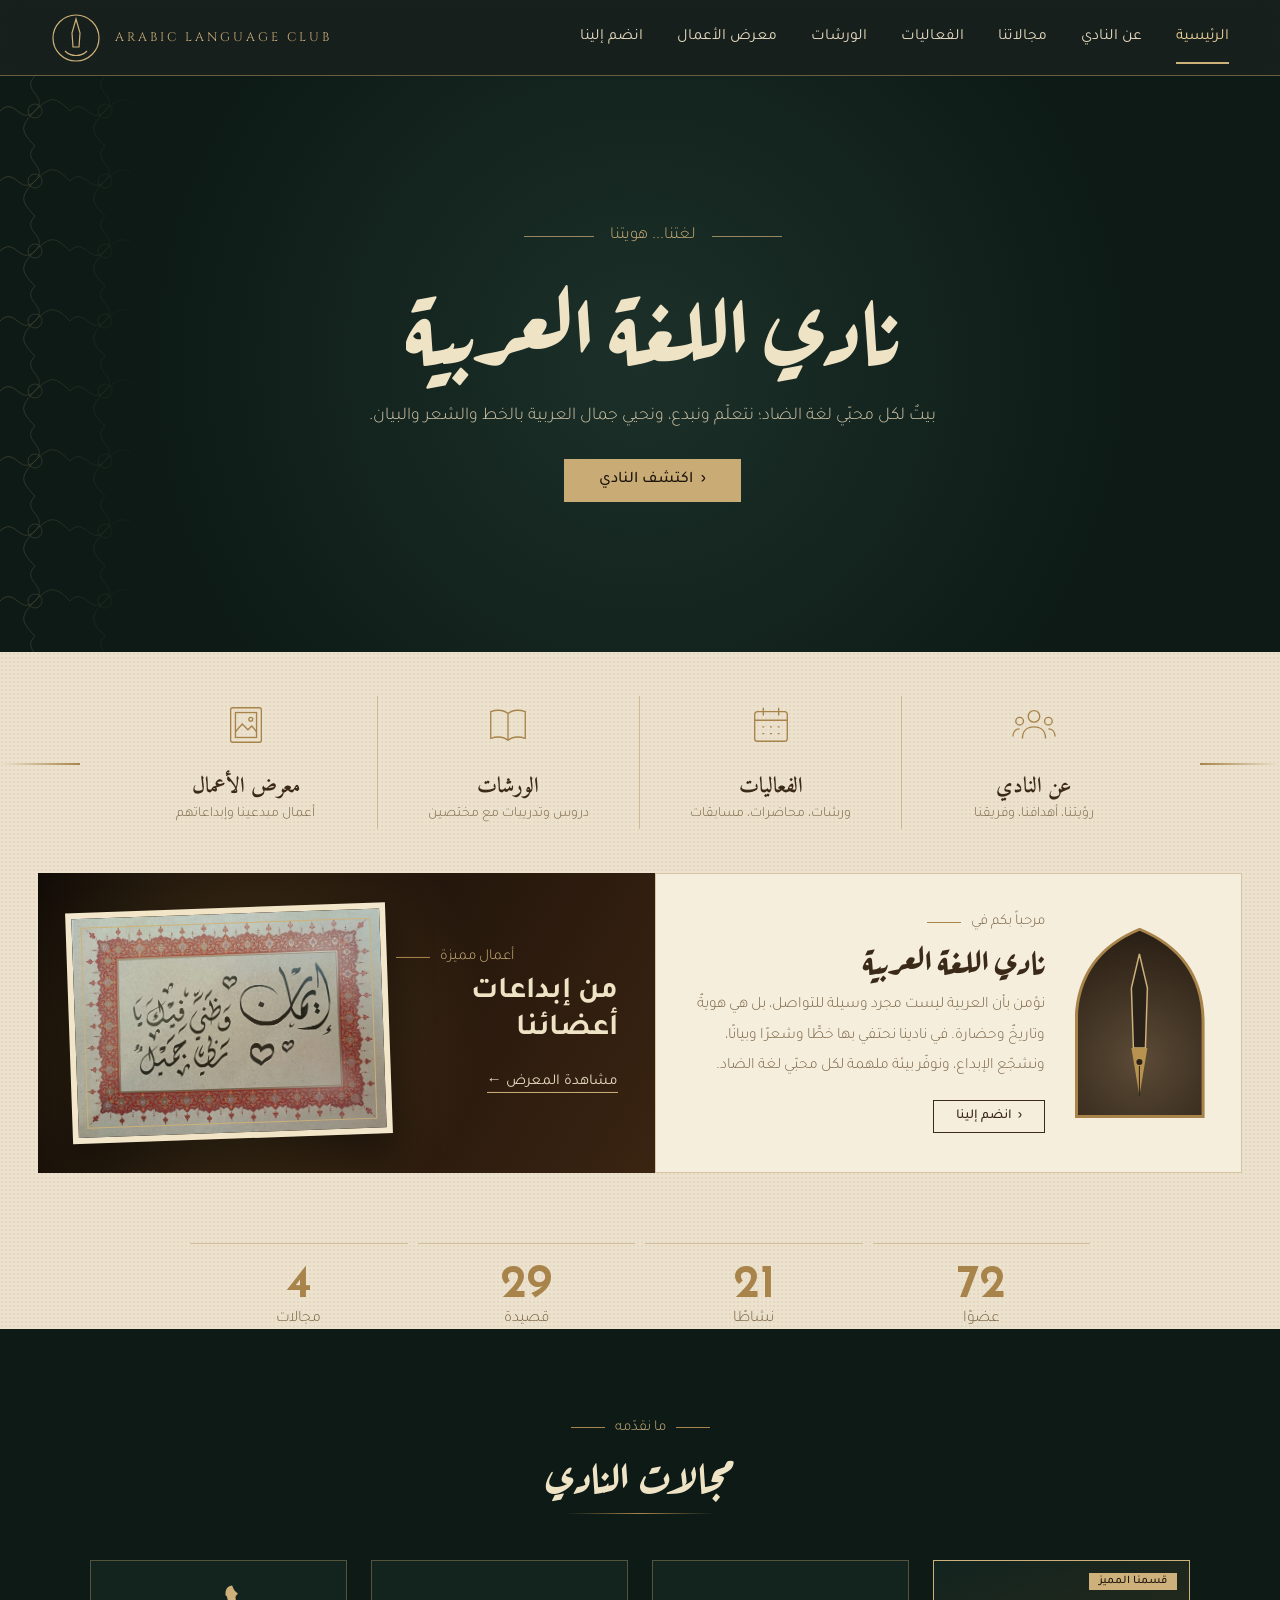
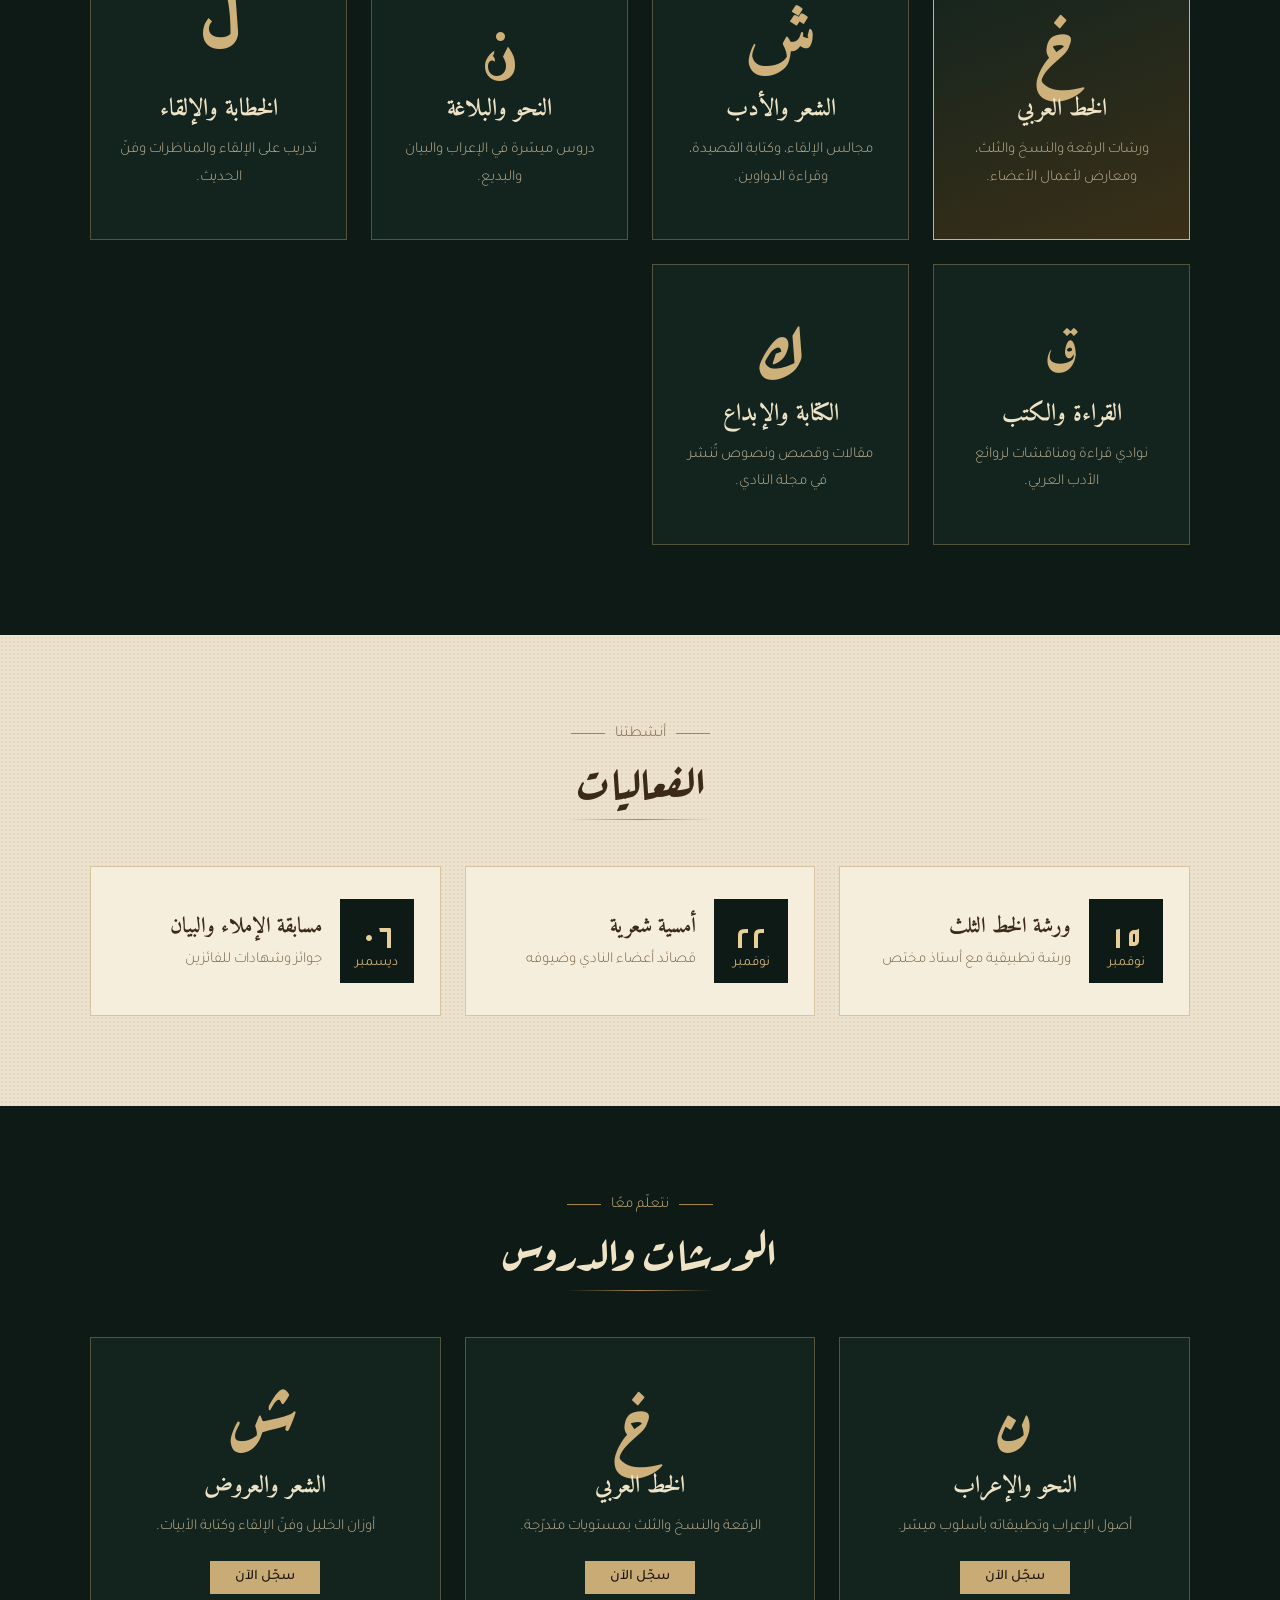
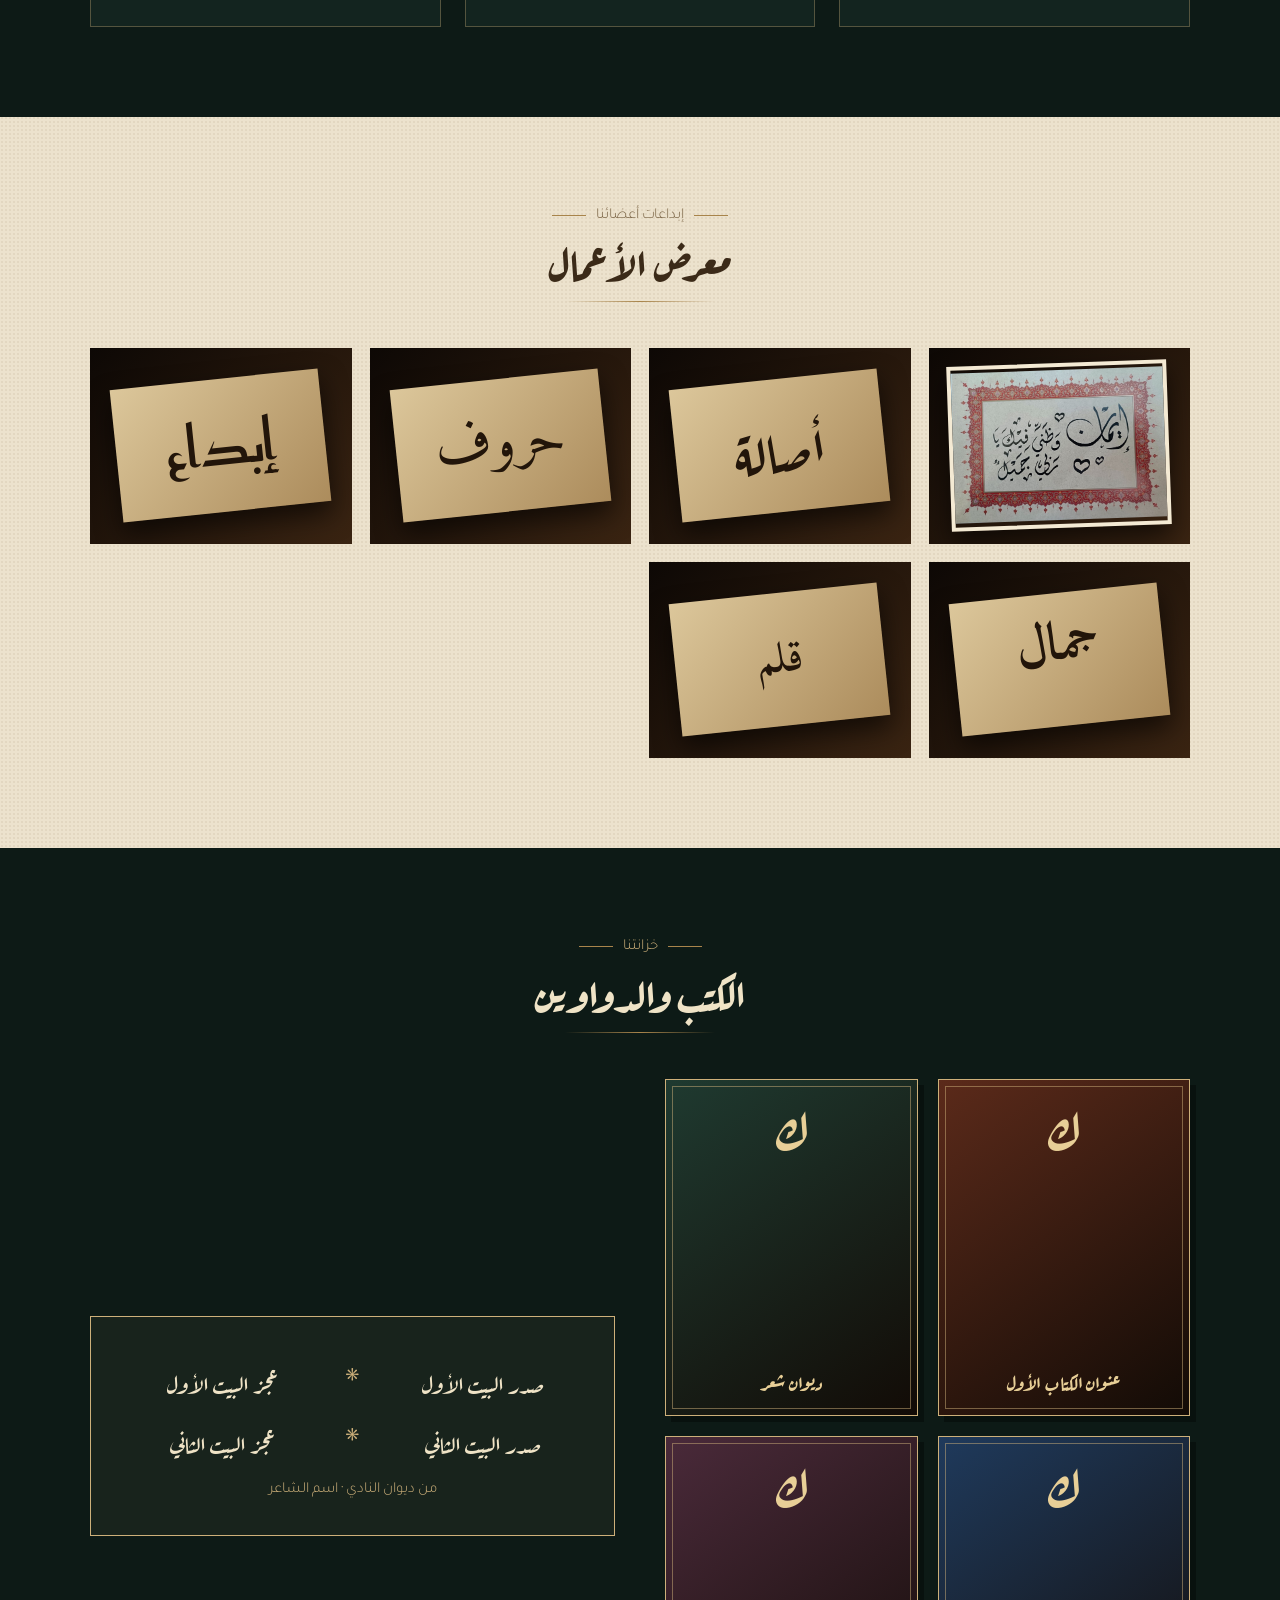
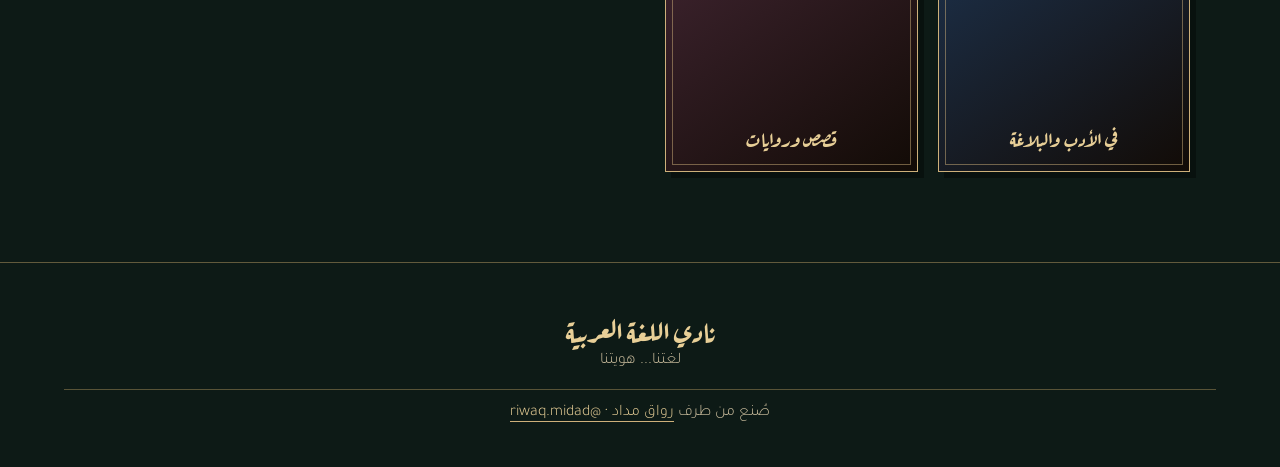
==== index.html @ f90c5b05 "Initial commit: Arabic Club website" ====
<!DOCTYPE html>
<html lang="ar" dir="rtl">
<head>
<meta charset="utf-8">
<meta name="viewport" content="width=device-width, initial-scale=1, viewport-fit=cover">
<title>نادي اللغة العربية</title>
<meta name="description" content="نادي اللغة العربية: الخط العربي والشعر والنحو والبلاغة والخطابة والقراءة والكتابة. سجّل عضويتك إلكترونيًا.">
<meta name="theme-color" content="#0d1a16">
<meta property="og:type" content="website">
<meta property="og:title" content="نادي اللغة العربية">
<meta property="og:description" content="نادي اللغة العربية: الخط العربي والشعر والنحو والبلاغة والخطابة والقراءة والكتابة. سجّل عضويتك إلكترونيًا.">
<link rel="icon" href="assets/favicon.svg" type="image/svg+xml">
<link rel="preconnect" href="https://fonts.googleapis.com">
<link rel="preconnect" href="https://fonts.gstatic.com" crossorigin>
<link href="https://fonts.googleapis.com/css2?family=Aref+Ruqaa:wght@400;700&family=Amiri:wght@400;700&family=Tajawal:wght@300;400;500;700&family=Cinzel:wght@400;600&family=Reem+Kufi:wght@400;600&family=Katibeh&family=Lateef&display=swap" rel="stylesheet">
<link rel="stylesheet" href="css/style.css">
</head>
<body>
<a class="skip" href="#content">تخطَّ إلى المحتوى</a>
<svg width="0" height="0" aria-hidden="true" style="position:absolute"><defs><clipPath id="arc" clipPathUnits="objectBoundingBox"><path d="M0,1V.5Q0,.14 .5,0Q1,.14 1,.5V1Z"/></clipPath>
<symbol id="pen" viewBox="0 0 60 150"><path d="M30 6L38 40 36 100H24L22 40Z" fill="#2a2118" stroke="#cdb07a" stroke-width="1.5"/><path d="M30 100L38 100 30 148 22 100Z" fill="#b8924f"/><path d="M30 118V148" stroke="#2a2118"/><circle cx="30" cy="114" r="3" fill="#2a2118"/></symbol></defs></svg>
<nav aria-label="القائمة الرئيسية"><div class="tl"><button class="menu-btn" aria-label="القائمة" aria-expanded="false">☰</button></div><div class="lk"><a class="on" href="#top">الرئيسية</a><a href="#about">عن النادي</a><a href="#fields">مجالاتنا</a><a href="#events">الفعاليات</a><a href="#lessons">الورشات</a><a href="#works">معرض الأعمال</a><a href="join.html">انضم إلينا</a></div><a class="lg" href="index.html" aria-label="نادي اللغة العربية"><svg viewBox="0 0 50 50" fill="none" stroke="#cdb07a" stroke-width="1.2" aria-hidden="true"><circle cx="25" cy="25" r="23"/><path d="M25 6l4 14-1 14h-6l-1-14z"/><path d="M14 38c6 6 16 6 22 0"/></svg>ARABIC LANGUAGE CLUB</a></nav>
<header class="hero" id="top"><div class="orn" aria-hidden="true"></div>
<div class="txt"><div class="tag">لغتنا... هويتنا</div><h1>نادي اللغة العربية</h1><p>بيتٌ لكل محبّي لغة الضاد؛ نتعلّم ونبدع، ونحيي جمال العربية بالخط والشعر والبيان.</p><div class="cta"><a class="btn" href="#about">‹ &nbsp;اكتشف النادي</a></div></div></header>
<main id="content">
<div class="strip">
<a class="ft" href="#about"><svg viewBox="0 0 48 48"><circle cx="24" cy="15" r="6"/><path d="M12 38c0-8 5-12 12-12s12 4 12 12"/><circle cx="9" cy="20" r="4"/><circle cx="39" cy="20" r="4"/><path d="M2 36c0-5 3-8 7-8M46 36c0-5-3-8-7-8"/></svg><h3>عن النادي</h3><p>رؤيتنا، أهدافنا، وفريقنا</p></a>
<a class="ft" href="#events"><svg viewBox="0 0 48 48"><rect x="7" y="10" width="34" height="31" rx="3"/><path d="M7 19h34M16 6v8M32 6v8"/><path d="M15 26h2M23 26h2M31 26h2M15 33h2M23 33h2M31 33h2"/></svg><h3>الفعاليات</h3><p>ورشات، محاضرات، مسابقات</p></a>
<a class="ft" href="#lessons"><svg viewBox="0 0 48 48"><path d="M24 12C19 8 12 8 6 10v28c6-2 13-2 18 2 5-4 12-4 18-2V10c-6-2-13-2-18 2zM24 12v28"/></svg><h3>الورشات</h3><p>دروس وتدريبات مع مختصين</p></a>
<a class="ft" href="#works"><svg viewBox="0 0 48 48"><rect x="8" y="6" width="32" height="36" rx="2"/><rect x="13" y="11" width="22" height="26"/><path d="M13 31l7-8 6 6 4-4 5 6"/><circle cx="29" cy="18" r="2"/></svg><h3>معرض الأعمال</h3><p>أعمال مبدعينا وإبداعاتهم</p></a></div>

<div class="intro rv" id="about">
<div class="wel"><div class="arch"><div><svg><use href="#pen"/></svg></div></div><div><div class="lb">مرحباً بكم في</div><h2>نادي اللغة العربية</h2><p>نؤمن بأن العربية ليست مجرد وسيلة للتواصل، بل هي هويةٌ وتاريخٌ وحضارة. في نادينا نحتفي بها خطًّا وشعرًا وبيانًا، ونشجّع الإبداع، ونوفّر بيئة ملهمة لكل محبّي لغة الضاد.</p><a class="btn ol" href="join.html">‹ &nbsp;انضم إلينا</a></div></div>
<div class="car" id="car"><button class="ar" style="left:14px" id="pv" aria-label="السابق">‹</button><button class="ar" style="right:14px" id="nx" aria-label="التالي">›</button></div></div>

<div class="stt rv"><div class="cnt" data-n="120">0<small>عضوًا</small></div><div class="cnt" data-n="35">0<small>نشاطًا</small></div><div class="cnt" data-n="48">0<small>قصيدة</small></div><div class="cnt" data-n="6">0<small>مجالات</small></div></div>
<section class="sec dk" id="fields"><div class="w rv"><div class="st"><div class="lb">ما نقدّمه</div><h2>مجالات النادي</h2><i></i></div><div class="grid3" id="fd"></div></div></section>
<section class="sec" id="events"><div class="w rv"><div class="st"><div class="lb">أنشطتنا</div><h2>الفعاليات</h2><i></i></div><div class="grid3" id="ev"></div></div></section>
<section class="sec dk" id="lessons"><div class="w rv"><div class="st"><div class="lb">نتعلّم معًا</div><h2>الورشات والدروس</h2><i></i></div><div class="grid3" id="ls"></div></div></section>
<section class="sec" id="works"><div class="w rv"><div class="st"><div class="lb">إبداعات أعضائنا</div><h2>معرض الأعمال</h2><i></i></div><div class="gal dkg" id="gl"></div></div></section>
<section class="sec dk" id="lib"><div class="w rv"><div class="st"><div class="lb">خزانتنا</div><h2>الكتب والدواوين</h2><i></i></div><div class="lib"><div class="bks" id="bk"></div><div class="pm"><div class="b"><span>صدر البيت الأول</span><i>۞</i><span>عجز البيت الأول</span></div><div class="b"><span>صدر البيت الثاني</span><i>۞</i><span>عجز البيت الثاني</span></div><small>من ديوان النادي · اسم الشاعر</small></div></div></div></section>
</main>
<footer>
<b>نادي اللغة العربية</b>لغتنا... هويتنا
<div class="credit">صُنع من طرف <a href="https://www.instagram.com/riwaq.midad/" target="_blank" rel="noopener">رواق مداد · @riwaq.midad</a></div>
</footer>
<script src="js/data.js"></script>
<script src="js/main.js"></script>
<script src="js/home.js"></script>
</body>
</html>
---- css/style.css ----
/* ==========================================================================
   style.css — نادي اللغة العربية
   الألوان والمقاسات الأساسية في :root أعلى الملف
   ========================================================================== */
:root {
  --bg:#ece2cd;
  --card:#f6eedd;
  --ink:#3b2a18;
  --muted:#7b6546;
  --gold:#a8844b;
  --g2:#cdb07a;
  --hero:#0d1a16;
  --btn:#c9ab76;
  --ln:rgba(168,132,75,.4);
  box-sizing:border-box;
  padding-top:env(safe-area-inset-top,0px);
  padding-bottom:env(safe-area-inset-bottom,0px);
}

@media (prefers-color-scheme:dark) {
  :root:not([data-theme="light"]) {
    --bg:#111a17;
    --card:#17231f;
    --ink:#efe6d3;
    --muted:#a79d86;
    --gold:#c9a96a;
  }
}

:root[data-theme="dark"] {
  --bg:#111a17;
  --card:#17231f;
  --ink:#efe6d3;
  --muted:#a79d86;
  --gold:#c9a96a;
}

* {
  box-sizing:border-box;
}

html {
  scroll-behavior:smooth;
  scroll-padding-top:80px;
}

body {
  margin:0;
  background:var(--bg);
  color:var(--ink);
  font:19px/1.9 'Amiri',serif;
  overflow-x:hidden;
  background-image:radial-gradient(rgba(120,90,50,.08) 1px,transparent 1.4px);
  background-size:4px 4px;
}

.ui {
  font-family:'Tajawal',sans-serif;
}

nav {
  position:fixed;
  top:0;
  inset-inline:0;
  z-index:50;
  height:calc(76px + env(safe-area-inset-top,0px));
  padding:env(safe-area-inset-top,0px) 4vw 0;
  display:flex;
  align-items:center;
  justify-content:space-between;
  background:rgba(10,20,17,.94);
  backdrop-filter:blur(10px);
  border-bottom:1px solid rgba(201,169,106,.45);
  font-family:'Tajawal';
}

.lk {
  display:flex;
  gap:34px;
}

.lk a {
  color:#e6dac0;
  text-decoration:none;
  font-size:.98rem;
  position:relative;
  padding:6px 0;
  transition:.3s;
}

.lk a:after {
  content:"";
  position:absolute;
  inset-inline:0;
  bottom:-6px;
  height:2px;
  background:#cdb07a;
  transform:scaleX(0);
  transition:transform .35s;
}

.lk a:hover,.lk a.on {
  color:#e8cf97;
}

.lk a:hover:after,.lk a.on:after {
  transform:scaleX(1);
}

.tl {
  display:flex;
  gap:22px;
  align-items:center;
  color:#e6dac0;
  font-size:.9rem;
}

.lg {
  display:flex;
  align-items:center;
  gap:14px;
  direction:ltr;
  color:#cdb07a;
  font:400 .78rem 'Cinzel',serif;
  letter-spacing:3px;
}

.lg svg {
  width:50px;
  height:50px;
}

.hero {
  margin-top:calc(76px + env(safe-area-inset-top,0px));
  height:clamp(480px,64vh,640px);
  background:radial-gradient(circle at 50% 50%,#1c3029,var(--hero) 72%);
  display:flex;
  position:relative;
  overflow:hidden;
}

.orn {
  position:absolute;
  inset:0 auto 0 0;
  width:150px;
  opacity:.5;
  background-image:url("data:image/svg+xml,%3Csvg xmlns='http://www.w3.org/2000/svg' width='70' height='70' fill='none' stroke='%23cdb07a' stroke-opacity='.45'%3E%3Cpath d='M35 0C20 15 50 20 35 35S20 55 35 70M0 35C15 20 20 50 35 35S55 20 70 35'/%3E%3Ccircle cx='35' cy='35' r='7'/%3E%3C/svg%3E");
  -webkit-mask-image:linear-gradient(90deg,#000,transparent);
  mask-image:linear-gradient(90deg,#000,transparent);
}

@media(max-width:860px) {
  .hero {
    min-height:440px;
  }
  .txt {
    padding:50px 6vw!important;
  }
}

.txt {
  flex:1;
  display:flex;
  flex-direction:column;
  justify-content:center;
  align-items:center;
  text-align:center;
  padding:0 3vw 0 5vw;
  position:relative;
  z-index:2;
}

.tag {
  display:flex;
  align-items:center;
  gap:16px;
  color:#cdb07a;
  font:300 1.05rem 'Tajawal';
  opacity:0;
  animation:up 1s .2s forwards;
}

.tag:before,.tag:after {
  content:"";
  width:70px;
  height:1px;
  background:#cdb07a;
  opacity:.7;
}

h1 {
  font:700 clamp(3rem,7.5vw,6.2rem)/1.4 'Aref Ruqaa';
  color:#efe3c6;
  margin:6px 0;
  clip-path:inset(0 0 0 100%);
  animation:wipe 2.2s .5s ease forwards;
}

@keyframes wipe {
  to {
    clip-path:inset(-20% 0 -20% 0);
  }
}

.txt p {
  color:#d3c7aa;
  font:300 1.12rem/1.9 'Tajawal';
  max-width:580px;
  margin:6px 0 26px;
  opacity:0;
  animation:up 1s 1.6s forwards;
}

.cta {
  opacity:0;
  animation:up 1s 2s forwards;
}

@keyframes up {
  from {
    transform:translateY(20px);
  }
  to {
    opacity:1;
    transform:none;
  }
}

.btn {
  display:inline-flex;
  align-items:center;
  gap:12px;
  background:var(--btn);
  color:#1d150c;
  font:500 1rem 'Tajawal';
  padding:11px 34px;
  border:1px solid var(--btn);
  text-decoration:none;
  cursor:pointer;
  transition:.35s;
}

.btn:hover {
  background:transparent;
  color:#e8cf97;
  transform:translateY(-3px);
  box-shadow:0 8px 20px rgba(0,0,0,.3);
}

.btn.ol {
  background:transparent;
  color:var(--ink);
  border-color:var(--ink);
  padding:7px 22px;
  font-size:.85rem;
}

.btn.ol:hover {
  background:var(--ink);
  color:var(--card);
}

.strip {
  display:grid;
  grid-template-columns:repeat(4,1fr);
  padding:44px 9vw;
  position:relative;
}

.strip:before,.strip:after {
  content:"";
  position:absolute;
  top:50%;
  width:80px;
  height:2px;
  background:linear-gradient(90deg,var(--gold),transparent);
}

.strip:before {
  right:0;
}

.strip:after {
  left:0;
  transform:scaleX(-1);
}

.ft {
  text-align:center;
  padding:6px 14px;
  border-inline-start:1px solid var(--ln);
  transition:.4s;
  text-decoration:none;
  color:inherit;
}

.ft:first-child {
  border:0;
}

.ft svg {
  width:46px;
  height:46px;
  stroke:var(--gold);
  fill:none;
  stroke-width:1.4;
  transition:.4s;
}

.ft h3 {
  margin:6px 0 0;
  font:700 1.35rem 'Amiri';
}

.ft p {
  margin:0;
  font:300 .88rem 'Tajawal';
  color:var(--muted);
}

.ft:hover {
  transform:translateY(-7px);
}

.ft:hover svg {
  stroke:#8f6528;
  transform:scale(1.12);
}

.intro {
  display:grid;
  grid-template-columns:1fr 1.05fr;
  margin:0 3vw;
}

.wel {
  background:var(--card);
  border:1px solid var(--ln);
  padding:34px 36px;
  display:flex;
  gap:30px;
  align-items:center;
}

.arch {
  flex:0 0 130px;
  aspect-ratio:3/4.4;
  background:var(--gold);
  padding:3px;
  clip-path:url(#arc);
}

.arch div {
  height:100%;
  clip-path:url(#arc);
  background:radial-gradient(circle at 50% 70%,#5b4a36,#241a10);
  display:grid;
  place-items:center;
}

.arch svg {
  width:70%;
  animation:sw 5s ease-in-out infinite;
}

@keyframes sw {
  50% {
    transform:rotate(6deg) translateY(-4px);
  }
}

.lb {
  display:flex;
  align-items:center;
  gap:10px;
  color:var(--muted);
  font:300 .95rem 'Tajawal';
}

.lb:after {
  content:"";
  width:34px;
  height:1px;
  background:var(--gold);
}

.wel h2 {
  font:700 2.2rem 'Aref Ruqaa';
  margin:0 0 4px;
}

.wel p {
  font:300 .98rem/1.95 'Tajawal';
  color:var(--muted);
  margin:0 0 14px;
}

.car {
  background:#150e09;
  position:relative;
  overflow:hidden;
  min-height:300px;
}

.sl {
  position:absolute;
  inset:0;
  opacity:0;
  transition:opacity 1s;
  background:linear-gradient(120deg,#0d0805,#3a2412);
}

.sl.on {
  opacity:1;
}

.sl .cp {
  position:absolute;
  right:11%;
  top:26%;
  text-align:right;
  color:#efe3c6;
}

.sl .cp .lb {
  color:#cdb07a;
  justify-content:flex-end;
}

.sl h3 {
  font:700 1.9rem 'Tajawal';
  margin:8px 0 14px;
}

.sl a {
  color:#e6dac0;
  font:400 .95rem 'Tajawal';
  border-bottom:1px solid #cdb07a;
  padding-bottom:3px;
  text-decoration:none;
}

.ar {
  position:absolute;
  top:50%;
  width:38px;
  height:38px;
  border-radius:50%;
  background:#0d0805;
  border:1px solid #cdb07a;
  color:#fff;
  cursor:pointer;
  z-index:3;
  transform:translateY(-50%);
  transition:.3s;
  font:1.3rem/1 sans-serif;
}

.ar:hover {
  background:#cdb07a;
  color:#0d0805;
}

.sec {
  padding:90px 6vw;
}

.w {
  max-width:1100px;
  margin:auto;
}

.st {
  text-align:center;
  margin-bottom:46px;
}

.st .lb {
  justify-content:center;
}

.st .lb:before {
  content:"";
  width:34px;
  height:1px;
  background:var(--gold);
}

.st h2 {
  font:700 2.8rem 'Aref Ruqaa';
  margin:0;
}

.st i {
  display:block;
  width:150px;
  height:1px;
  margin:6px auto 0;
  background:linear-gradient(90deg,transparent,var(--gold),transparent);
}

.grid3 {
  display:grid;
  grid-template-columns:repeat(auto-fit,minmax(250px,1fr));
  gap:24px;
}

.cd {
  background:var(--card);
  border:1px solid var(--ln);
  padding:32px 26px;
  text-align:center;
  transition:.45s;
  position:relative;
}

.cd:hover {
  transform:translateY(-9px);
  box-shadow:0 18px 34px rgba(40,25,10,.25);
  border-color:var(--gold);
}

.cd .g {
  font:700 4.6rem/1.3 'Aref Ruqaa';
  color:var(--gold);
}

.cd h3 {
  margin:0;
  font:700 1.5rem 'Amiri';
}

.cd p {
  font:300 .95rem/1.8 'Tajawal';
  color:var(--muted);
  margin:6px 0 16px;
}

.ev {
  display:flex;
  gap:18px;
  text-align:right;
  align-items:center;
}

.ev b {
  flex:0 0 74px;
  height:84px;
  background:var(--hero);
  color:#e8cf97;
  display:grid;
  place-items:center;
  font:600 2rem/1 'Reem Kufi';
  padding-top:12px;
  transition:.4s;
}

.ev b small {
  font:400 .85rem 'Tajawal';
  display:block;
  margin-top:-18px;
  color:#cdb07a;
}

.ev p {
  margin:0;
}

.ev h3 {
  font-size:1.35rem;
}

.cd:hover .ev b {
  background:var(--gold);
  color:#1d150c;
}

.dk {
  background:var(--hero);
  color:#efe3c6;
}

.dk .st h2 {
  color:#efe3c6;
}

.dk .lb {
  color:#cdb07a;
}

.gal {
  display:grid;
  grid-template-columns:repeat(auto-fit,minmax(240px,1fr));
  gap:18px;
}

.pl {
  aspect-ratio:4/3;
  background:linear-gradient(135deg,#0d0805,#3a2412);
  position:relative;
  overflow:hidden;
  cursor:pointer;
}

.pl div {
  position:absolute;
  inset:16% 10%;
  background:linear-gradient(135deg,#dcc79b,#ac8c5c);
  transform:rotate(-6deg);
  display:grid;
  place-items:center;
  font-size:3.6rem;
  color:#22150a;
  transition:.7s;
  box-shadow:0 12px 26px rgba(0,0,0,.6);
}

.pl:hover div {
  transform:rotate(0) scale(1.12);
}

.pl span {
  position:absolute;
  bottom:8px;
  inset-inline:0;
  text-align:center;
  color:#cdb07a;
  font:300 .9rem 'Tajawal';
  opacity:0;
  transition:.4s;
}

.pl:hover span {
  opacity:1;
}

.lib {
  display:grid;
  grid-template-columns:1fr 1fr;
  gap:50px;
  align-items:center;
}

.bks {
  display:grid;
  grid-template-columns:1fr 1fr;
  gap:20px;
}

.cov {
  aspect-ratio:3/4;
  border:1px solid #cdb07a;
  outline:1px solid rgba(205,176,122,.5);
  outline-offset:-8px;
  padding:18px;
  background:linear-gradient(145deg,var(--c),#120b06);
  display:grid;
  align-content:space-between;
  justify-items:center;
  text-align:center;
  color:#e8cf97;
  font:700 1.25rem/1.5 'Aref Ruqaa';
  transition:.5s;
  cursor:pointer;
  box-shadow:6px 6px 0 rgba(0,0,0,.35);
}

.cov em {
  font:normal 3.4rem/1 'Aref Ruqaa';
  transition:.8s;
}

.cov:hover {
  transform:translateY(-10px) rotate(-1.5deg);
}

.cov:hover em {
  transform:scale(1.2);
}

.pm {
  border:1px solid #cdb07a;
  padding:36px 22px;
  text-align:center;
  font:1.5rem/2.5 'Aref Ruqaa';
  background:rgba(205,176,122,.06);
}

.pm .b {
  display:grid;
  grid-template-columns:1fr 30px 1fr;
  gap:6px;
}

.pm i {
  color:#cdb07a;
  font:normal 1.4rem 'Amiri';
}

.pm small {
  display:block;
  font:300 .95rem 'Tajawal';
  color:#cdb07a;
  margin-top:8px;
}

.steps {
  display:flex;
  justify-content:center;
  gap:40px;
  flex-wrap:wrap;
  margin-bottom:40px;
  font:400 .95rem 'Tajawal';
  text-align:center;
}

.steps div {
  width:160px;
}

.steps b {
  display:grid;
  place-items:center;
  width:50px;
  height:50px;
  margin:0 auto 10px;
  border:1.5px solid var(--gold);
  color:var(--gold);
  font:600 1.3rem 'Reem Kufi';
  border-radius:50%;
}

form {
  max-width:640px;
  margin:auto;
  background:var(--card);
  border:1px solid var(--ln);
  padding:40px 38px;
  display:grid;
  gap:10px;
  grid-template-columns:1fr 1fr;
}

form h3 {
  grid-column:1/-1;
  margin:0 0 6px;
  text-align:center;
  font:700 2rem 'Aref Ruqaa';
}

form input,form select {
  font:1rem 'Tajawal';
  padding:10px 4px;
  border:0;
  border-bottom:1px solid var(--gold);
  background:transparent;
  color:var(--ink);
  width:100%;
}

form option {
  color:#000;
}

form input:focus,form select:focus {
  outline:0;
  border-bottom:2px solid #8f6528;
}

form .wd {
  grid-column:1/-1;
}

form .btn {
  grid-column:1/-1;
  justify-self:center;
  margin-top:10px;
}

#ok {
  display:none;
  max-width:560px;
  margin:auto;
  padding:48px;
  text-align:center;
  background:var(--card);
  border:1px solid var(--gold);
  font:700 2rem 'Aref Ruqaa';
}

footer {
  background:var(--hero);
  color:#cdbf9f;
  text-align:center;
  padding:44px 5vw;
  font:300 1rem 'Tajawal';
  border-top:1px solid rgba(201,169,106,.45);
}

footer b {
  display:block;
  font:700 1.8rem 'Aref Ruqaa';
  color:#e8cf97;
}

.rv {
  opacity:0;
  transform:translateY(40px);
  transition:opacity 1s,transform 1s;
}

.rv.in {
  opacity:1;
  transform:none;
}

.bk {
  display:inline-block;
  margin-bottom:28px;
  color:var(--gold);
  font:400 .95rem 'Tajawal';
  text-decoration:none;
  border-bottom:1px solid var(--gold);
}

.stt {
  display:grid;
  grid-template-columns:repeat(4,1fr);
  gap:10px;
  max-width:900px;
  margin:70px auto 0;
  text-align:center;
}

.stt div {
  font:600 2.9rem/1.2 'Reem Kufi';
  color:var(--gold);
  border-top:1px solid var(--ln);
  padding-top:10px;
}

.stt small {
  display:block;
  font:300 1rem 'Tajawal';
  color:var(--muted);
}

.dk .cd {
  background:#13241f;
  border-color:rgba(205,176,122,.35);
  color:#efe3c6;
}

.dk .cd p {
  color:#bdb192;
}

.dk .cd .g {
  color:#cdb07a;
}

.cd.star {
  border-color:#cdb07a;
  background:linear-gradient(160deg,#13241f,#3a2f17)!important;
}

.cd.star:after {
  content:"قسمنا المميز";
  position:absolute;
  top:12px;
  inset-inline-start:12px;
  font:500 .72rem 'Tajawal';
  background:#cdb07a;
  color:#1d150c;
  padding:2px 10px;
}

@media(max-width:860px) {
  .stt {
    grid-template-columns:1fr 1fr;
    gap:22px 10px;
  }
}

@media(max-width:860px) {
  .lk a:nth-child(n+3) {
    display:none;
  }
  .lk {
    gap:20px;
  }
  .tl span {
    display:none;
  }
  .hero {
    flex-direction:column;
    height:auto;
  }
  .txt {
    padding:10px 6vw 50px;
  }
  .strip {
    grid-template-columns:1fr 1fr;
    gap:24px 0;
    padding:36px 6vw;
  }
  .strip:before,.strip:after {
    display:none;
  }
  .ft:nth-child(3) {
    border:0;
  }
  .intro {
    grid-template-columns:1fr;
  }
  .lib {
    grid-template-columns:1fr;
  }
  .wel {
    flex-direction:column;
    text-align:center;
  }
  .lb {
    justify-content:center;
  }
  .car {
    min-height:260px;
  }
  form {
    grid-template-columns:1fr;
  }
}

.sl .pi {
  position:absolute;
  left:5%;
  top:50%;
  width:52%;
  transform:translateY(-50%) rotate(-3deg) scale(.94);
  border:6px solid #f4ead4;
  box-shadow:0 20px 40px rgba(0,0,0,.65);
  cursor:zoom-in;
  transition:transform 1.6s;
}

.sl.on .pi {
  transform:translateY(-50%) rotate(-2deg) scale(1);
}

.sl.im .cp {
  right:6%;
  top:50%;
  transform:translateY(-50%);
  width:36%;
}

.pl img {
  position:absolute;
  inset:8%;
  width:84%;
  height:84%;
  object-fit:contain;
  border:4px solid #f4ead4;
  box-shadow:0 12px 26px rgba(0,0,0,.6);
  transform:rotate(-2deg);
  transition:.7s;
  cursor:zoom-in;
}

.pl:hover img {
  transform:rotate(0) scale(1.08);
}

.lx {
  position:fixed;
  inset:0;
  background:rgba(5,10,8,.93);
  display:none;
  place-items:center;
  z-index:100;
  cursor:zoom-out;
  padding:4vw;
}

.lx img {
  max-width:100%;
  max-height:92vh;
  border:6px solid #f4ead4;
  box-shadow:0 20px 60px #000;
  transform:scale(.82);
  transition:transform .7s cubic-bezier(.2,.9,.3,1);
}

.lx {
  display:grid!important;
  opacity:0;
  visibility:hidden;
  transition:opacity .45s,visibility .45s;
}

.lx.o {
  opacity:1;
  visibility:visible;
}

.lx.o img {
  transform:none;
}

.sl .pi {
  overflow:hidden;
  transition:transform 1.6s,translate .5s;
}

.sl .pi img {
  width:100%;
  display:block;
}

.sl.on .pi img {
  animation:kb 16s ease-in-out infinite alternate;
}

@keyframes kb {
  from {
    transform:scale(1);
  }
  to {
    transform:scale(1.09) translate(-1.5%,-1%);
  }
}

.sh {
  position:absolute;
  inset:0;
  background:linear-gradient(105deg,transparent 35%,rgba(255,255,255,.38) 50%,transparent 65%);
  transform:translateX(-130%);
  animation:shn 7s 2.5s infinite;
  pointer-events:none;
}

@keyframes shn {
  30%,100% {
    transform:translateX(130%);
  }
}

.sl .pi:after {
  content:"";
  position:absolute;
  inset:9px;
  border:1px solid rgba(205,176,122,.95);
  opacity:0;
  transition:opacity 1.2s 1.4s;
  pointer-events:none;
}

.sl.on .pi:after {
  opacity:1;
}

.car:before {
  content:"";
  position:absolute;
  inset:0;
  z-index:1;
  pointer-events:none;
  background:radial-gradient(400px circle at var(--mx,30%) var(--my,50%),rgba(224,184,90,.2),transparent 65%);
  transition:background .2s;
}

.sl .cp {
  transition:translate .5s;
}

.sl .cp>* {
  opacity:0;
  transform:translateY(20px);
  transition:opacity .9s,transform .9s;
}

.sl.on .cp>* {
  opacity:1;
  transform:none;
}

.sl.on .cp>:nth-child(1) {
  transition-delay:.9s;
}

.sl.on .cp>:nth-child(2) {
  transition-delay:1.2s;
}

.sl.on .cp>:nth-child(3) {
  transition-delay:1.5s;
}

.sl.on .cp>:nth-child(4) {
  transition-delay:1.8s;
}

.dst {
  position:absolute;
  bottom:-10px;
  border-radius:50%;
  background:#e8cf97;
  opacity:0;
  z-index:1;
  pointer-events:none;
  animation:dst linear infinite;
}

@keyframes dst {
  12% {
    opacity:.85;
  }
  100% {
    transform:translate(24px,-380px);
    opacity:0;
  }
}

.gal .pl {
  opacity:0;
  transform:translateY(46px) scale(.95);
  transition:opacity .9s,transform .9s;
}

.rv.in .gal .pl {
  opacity:1;
  transform:none;
}

.pl:after {
  content:"";
  position:absolute;
  inset:0;
  background:radial-gradient(240px circle at var(--gx,50%) var(--gy,50%),rgba(255,255,255,.3),transparent 60%);
  opacity:0;
  transition:opacity .4s;
  pointer-events:none;
}

.pl:hover:after {
  opacity:1;
}

.pl span {
  transform:translateY(12px);
  z-index:2;
  text-shadow:0 2px 8px #000;
}

.pl:hover span {
  transform:none;
}

.pg {
  position:fixed;
  top:0;
  inset-inline-start:0;
  height:3px;
  width:0;
  z-index:60;
  background:linear-gradient(90deg,#cdb07a,#f0dca4);
  box-shadow:0 0 10px #cdb07a;
}

@media(max-width:860px) {
  .sl .pi {
    width:84%;
    left:8%;
    top:6%;
    transform:rotate(-2deg)!important;
  }
  .sl.im .cp {
    top:auto;
    bottom:14px;
    right:6%;
    width:88%;
    transform:none;
    text-align:center;
  }
  .sl.im .cp .lb {
    justify-content:center;
  }
  .car {
    min-height:420px;
  }
}

.tl {
  display:none;
}

a.lg {
  text-decoration:none;
}

.menu-btn {
  background:none;
  border:1px solid rgba(201,169,106,.6);
  color:#e6dac0;
  width:42px;
  height:42px;
  font-size:1.3rem;
  cursor:pointer;
}

.btn.sm {
  padding:7px 24px;
  font-size:.9rem;
}

.btn:disabled {
  opacity:.6;
  pointer-events:none;
}

.sl .au {
  margin:10px 0 0;
  color:#cdb07a;
  font-size:.95rem;
}

.st h1 {
  font:700 2.8rem 'Aref Ruqaa';
  margin:0;
}

.credit {
  margin-top:18px;
  padding-top:14px;
  border-top:1px solid rgba(201,169,106,.4);
}

.credit a {
  color:#e8cf97;
  text-decoration:none;
  border-bottom:1px solid #cdb07a;
}

.sr {
  position:absolute;
  width:1px;
  height:1px;
  overflow:hidden;
  clip:rect(0 0 0 0);
  white-space:nowrap;
}

form textarea {
  font:1rem 'Tajawal';
  padding:10px 4px;
  border:0;
  border-bottom:1px solid var(--gold);
  background:transparent;
  color:var(--ink);
  width:100%;
  resize:vertical;
  min-height:90px;
}

form textarea:focus {
  outline:0;
  border-bottom:2px solid #8f6528;
}

.err {
  grid-column:1/-1;
  color:#b3402e;
  text-align:center;
  margin:0;
  font:400 .95rem 'Tajawal';
}

#ok small {
  display:block;
  font:300 1.05rem 'Tajawal';
  color:var(--muted);
}

.skip {
  position:absolute;
  top:-70px;
  inset-inline-start:10px;
  background:#cdb07a;
  color:#1d150c;
  padding:8px 18px;
  z-index:100;
  font:500 1rem 'Tajawal';
  text-decoration:none;
}

.skip:focus {
  top:10px;
}

:focus-visible {
  outline:2px solid #cdb07a;
  outline-offset:3px;
}

@media(max-width:860px) {
  .tl {
    display:flex;
  }
  .lk {
    position:fixed;
    top:calc(76px + env(safe-area-inset-top,0px));
    inset-inline:0;
    flex-direction:column;
    gap:0;
    background:rgba(10,20,17,.97);
    padding:10px 6vw 22px;
    transform:translateY(-130%);
    transition:transform .45s;
    border-bottom:1px solid rgba(201,169,106,.45);
  }
  .lk.open {
    transform:none;
  }
  .lk a,.lk a:nth-child(n+3) {
    display:block;
    padding:13px 0;
    border-bottom:1px solid rgba(201,169,106,.15);
  }
}

@media(prefers-reduced-motion:reduce) {
  *,*:before,*:after {
    animation-duration:.01ms!important;
    animation-iteration-count:1!important;
    transition-duration:.01ms!important;
    scroll-behavior:auto!important;
  }
}
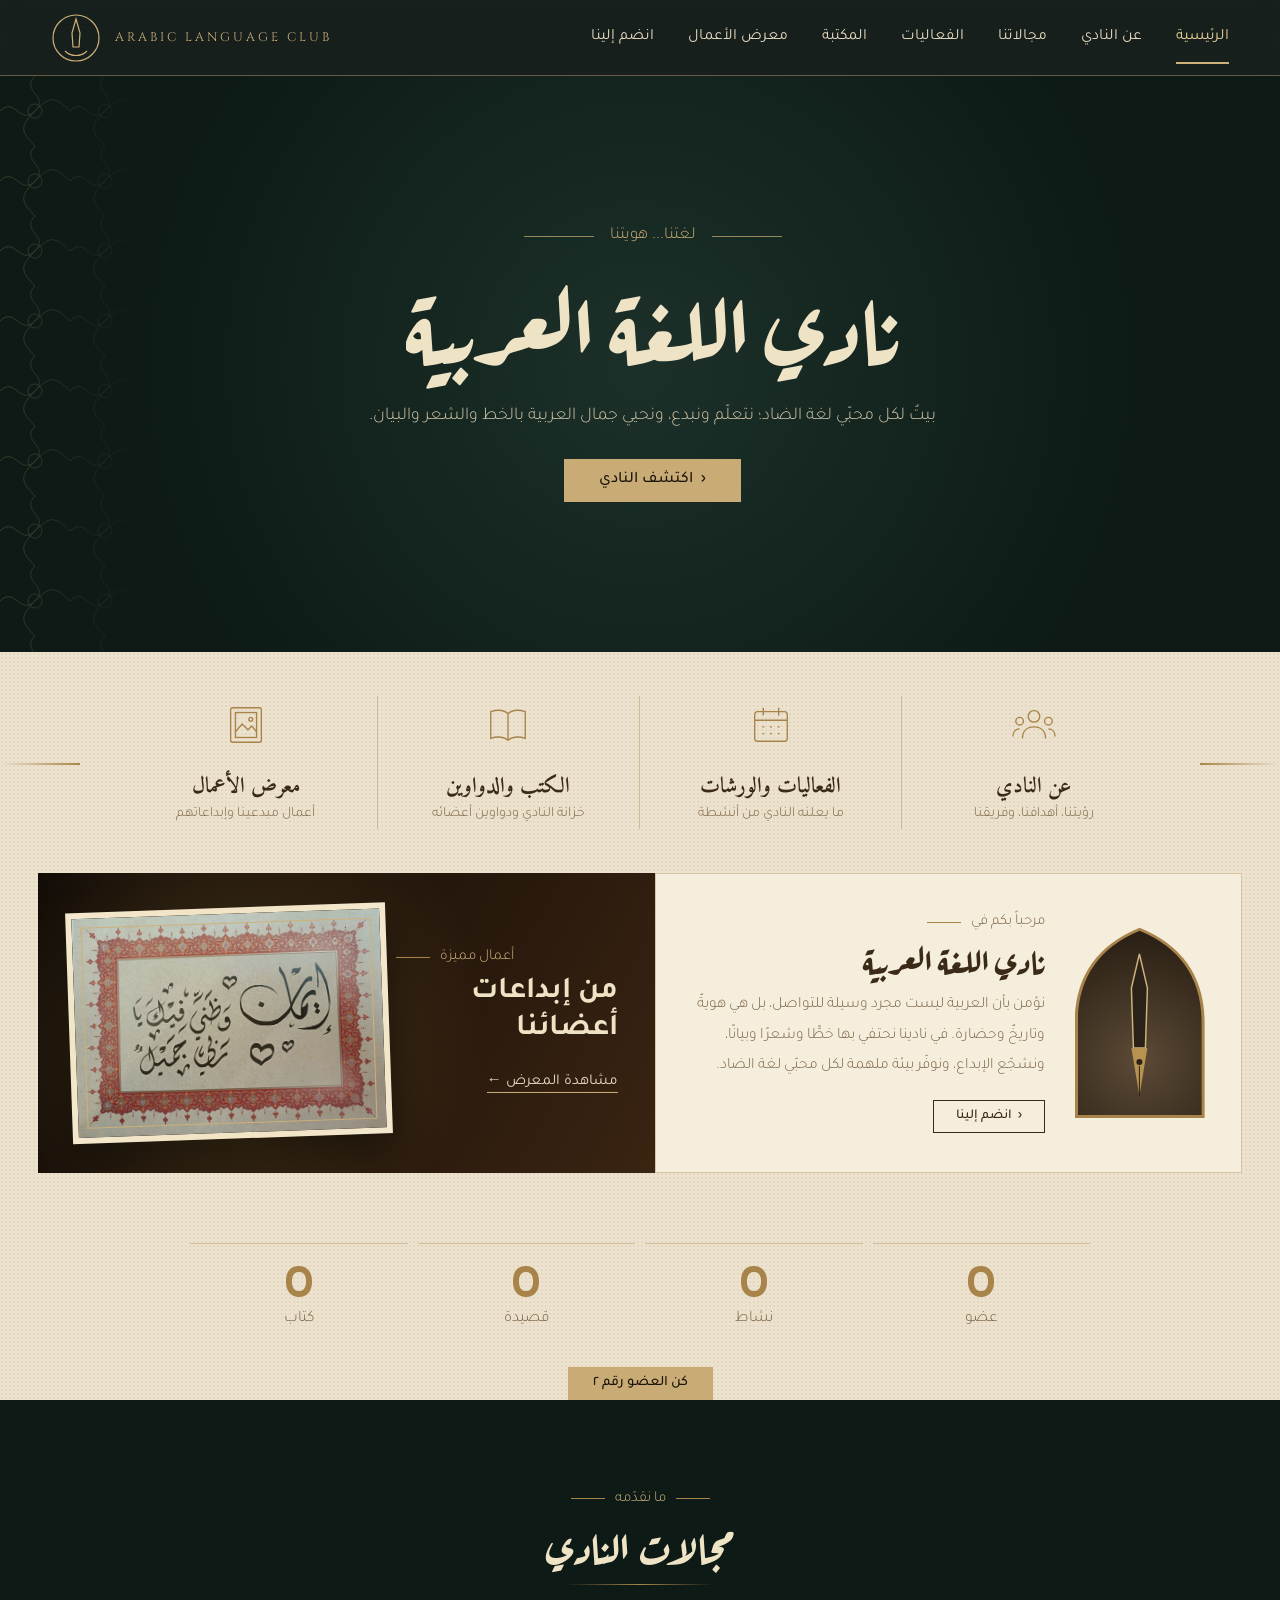
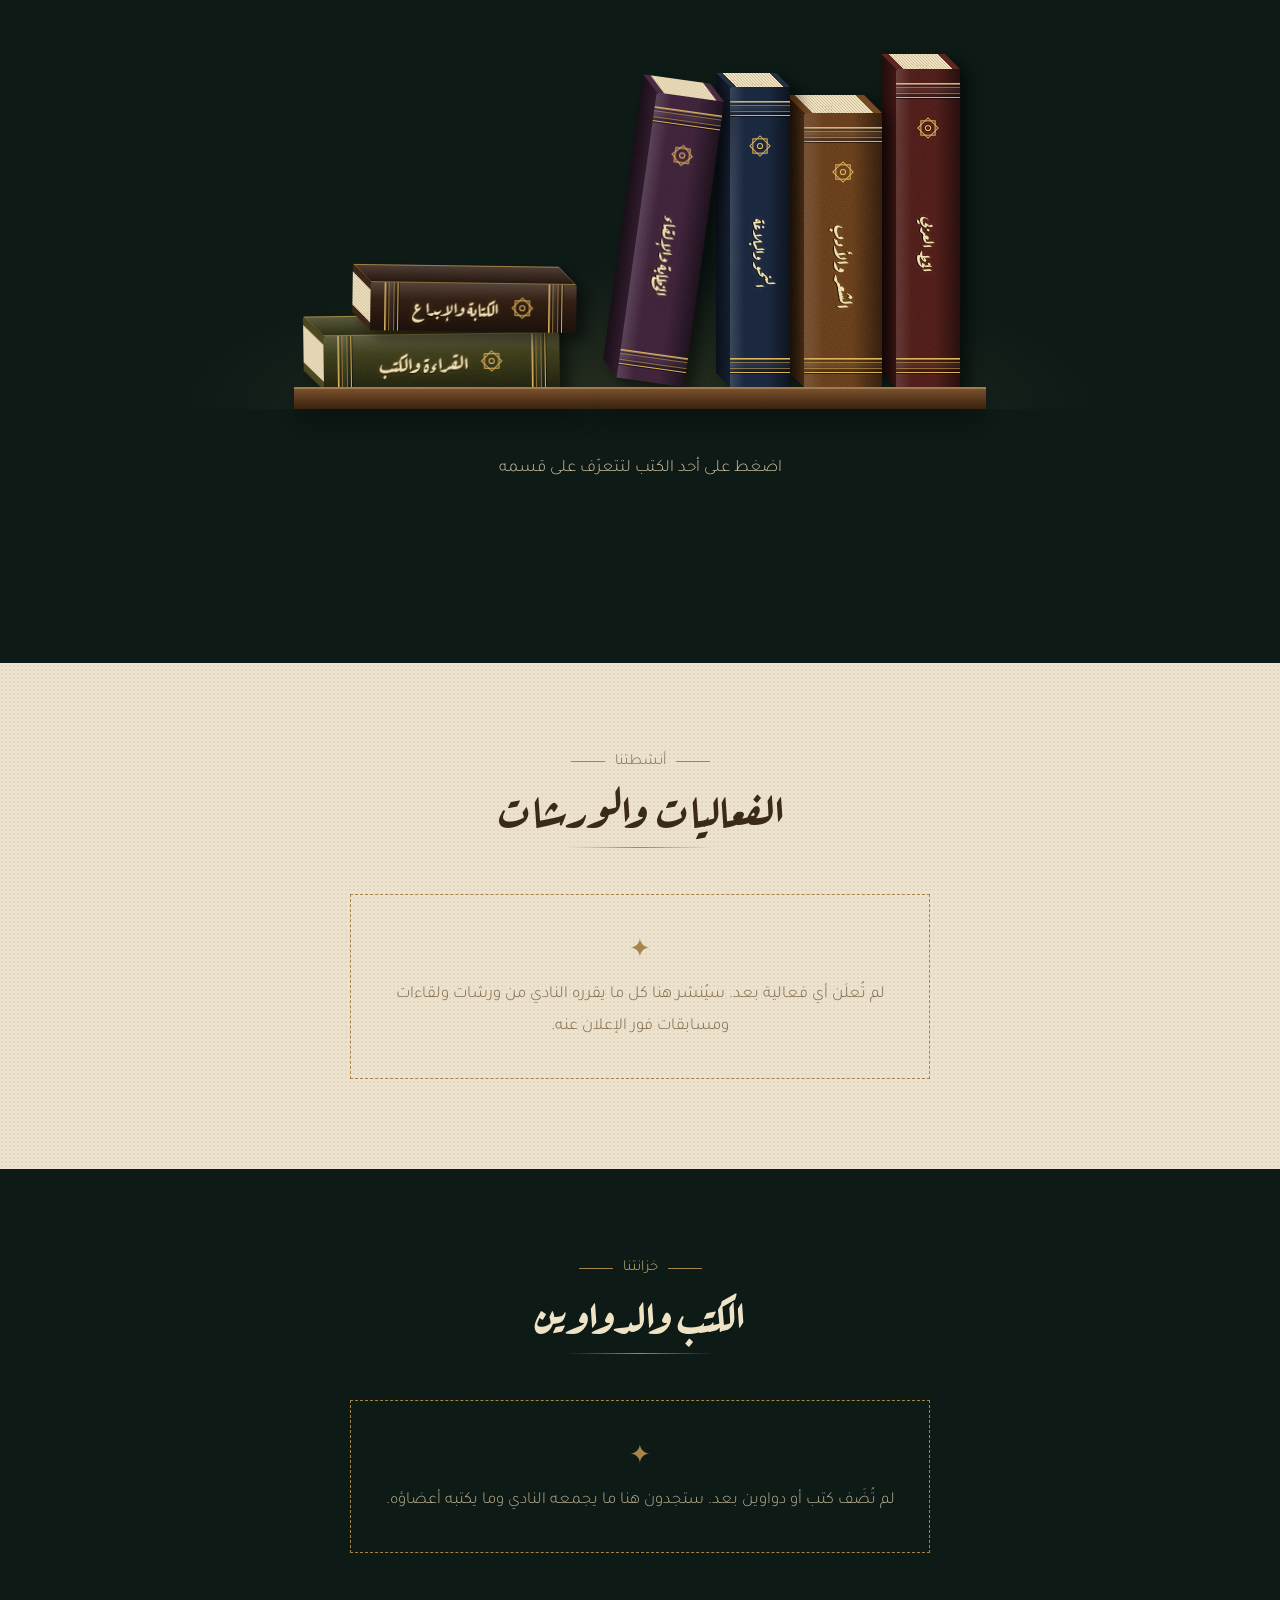
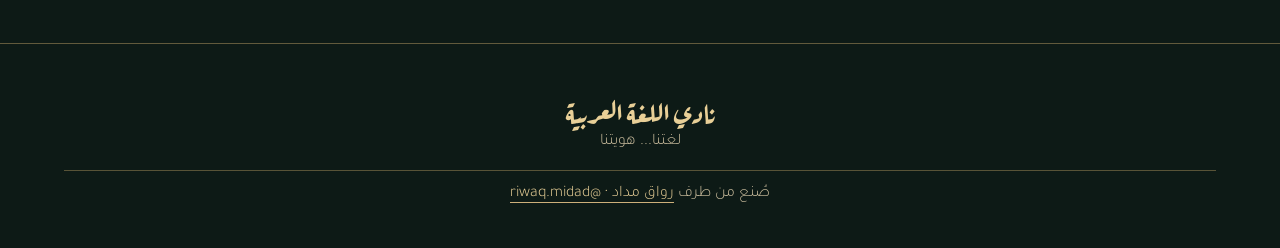
==== commit 0f59688b: "update the books" ====
--- a/index.html
+++ b/index.html
@@ -19,26 +19,25 @@
 <a class="skip" href="#content">تخطَّ إلى المحتوى</a>
 <svg width="0" height="0" aria-hidden="true" style="position:absolute"><defs><clipPath id="arc" clipPathUnits="objectBoundingBox"><path d="M0,1V.5Q0,.14 .5,0Q1,.14 1,.5V1Z"/></clipPath>
 <symbol id="pen" viewBox="0 0 60 150"><path d="M30 6L38 40 36 100H24L22 40Z" fill="#2a2118" stroke="#cdb07a" stroke-width="1.5"/><path d="M30 100L38 100 30 148 22 100Z" fill="#b8924f"/><path d="M30 118V148" stroke="#2a2118"/><circle cx="30" cy="114" r="3" fill="#2a2118"/></symbol></defs></svg>
-<nav aria-label="القائمة الرئيسية"><div class="tl"><button class="menu-btn" aria-label="القائمة" aria-expanded="false">☰</button></div><div class="lk"><a class="on" href="#top">الرئيسية</a><a href="#about">عن النادي</a><a href="#fields">مجالاتنا</a><a href="#events">الفعاليات</a><a href="#lessons">الورشات</a><a href="#works">معرض الأعمال</a><a href="join.html">انضم إلينا</a></div><a class="lg" href="index.html" aria-label="نادي اللغة العربية"><svg viewBox="0 0 50 50" fill="none" stroke="#cdb07a" stroke-width="1.2" aria-hidden="true"><circle cx="25" cy="25" r="23"/><path d="M25 6l4 14-1 14h-6l-1-14z"/><path d="M14 38c6 6 16 6 22 0"/></svg>ARABIC LANGUAGE CLUB</a></nav>
+<nav aria-label="القائمة الرئيسية"><div class="tl"><button class="menu-btn" aria-label="القائمة" aria-expanded="false">☰</button></div><div class="lk"><a class="on" href="#top">الرئيسية</a><a href="#about">عن النادي</a><a href="#fields">مجالاتنا</a><a href="#events">الفعاليات</a><a href="#lib">المكتبة</a><a href="gallery.html">معرض الأعمال</a><a href="join.html">انضم إلينا</a></div><a class="lg" href="index.html" aria-label="نادي اللغة العربية"><svg viewBox="0 0 50 50" fill="none" stroke="#cdb07a" stroke-width="1.2" aria-hidden="true"><circle cx="25" cy="25" r="23"/><path d="M25 6l4 14-1 14h-6l-1-14z"/><path d="M14 38c6 6 16 6 22 0"/></svg>ARABIC LANGUAGE CLUB</a></nav>
 <header class="hero" id="top"><div class="orn" aria-hidden="true"></div>
 <div class="txt"><div class="tag">لغتنا... هويتنا</div><h1>نادي اللغة العربية</h1><p>بيتٌ لكل محبّي لغة الضاد؛ نتعلّم ونبدع، ونحيي جمال العربية بالخط والشعر والبيان.</p><div class="cta"><a class="btn" href="#about">‹ &nbsp;اكتشف النادي</a></div></div></header>
 <main id="content">
 <div class="strip">
 <a class="ft" href="#about"><svg viewBox="0 0 48 48"><circle cx="24" cy="15" r="6"/><path d="M12 38c0-8 5-12 12-12s12 4 12 12"/><circle cx="9" cy="20" r="4"/><circle cx="39" cy="20" r="4"/><path d="M2 36c0-5 3-8 7-8M46 36c0-5-3-8-7-8"/></svg><h3>عن النادي</h3><p>رؤيتنا، أهدافنا، وفريقنا</p></a>
-<a class="ft" href="#events"><svg viewBox="0 0 48 48"><rect x="7" y="10" width="34" height="31" rx="3"/><path d="M7 19h34M16 6v8M32 6v8"/><path d="M15 26h2M23 26h2M31 26h2M15 33h2M23 33h2M31 33h2"/></svg><h3>الفعاليات</h3><p>ورشات، محاضرات، مسابقات</p></a>
-<a class="ft" href="#lessons"><svg viewBox="0 0 48 48"><path d="M24 12C19 8 12 8 6 10v28c6-2 13-2 18 2 5-4 12-4 18-2V10c-6-2-13-2-18 2zM24 12v28"/></svg><h3>الورشات</h3><p>دروس وتدريبات مع مختصين</p></a>
-<a class="ft" href="#works"><svg viewBox="0 0 48 48"><rect x="8" y="6" width="32" height="36" rx="2"/><rect x="13" y="11" width="22" height="26"/><path d="M13 31l7-8 6 6 4-4 5 6"/><circle cx="29" cy="18" r="2"/></svg><h3>معرض الأعمال</h3><p>أعمال مبدعينا وإبداعاتهم</p></a></div>
+<a class="ft" href="#events"><svg viewBox="0 0 48 48"><rect x="7" y="10" width="34" height="31" rx="3"/><path d="M7 19h34M16 6v8M32 6v8"/><path d="M15 26h2M23 26h2M31 26h2M15 33h2M23 33h2M31 33h2"/></svg><h3>الفعاليات والورشات</h3><p>ما يعلنه النادي من أنشطة</p></a>
+<a class="ft" href="#lib"><svg viewBox="0 0 48 48"><path d="M24 12C19 8 12 8 6 10v28c6-2 13-2 18 2 5-4 12-4 18-2V10c-6-2-13-2-18 2zM24 12v28"/></svg><h3>الكتب والدواوين</h3><p>خزانة النادي ودواوين أعضائه</p></a>
+<a class="ft" href="gallery.html"><svg viewBox="0 0 48 48"><rect x="8" y="6" width="32" height="36" rx="2"/><rect x="13" y="11" width="22" height="26"/><path d="M13 31l7-8 6 6 4-4 5 6"/><circle cx="29" cy="18" r="2"/></svg><h3>معرض الأعمال</h3><p>أعمال مبدعينا وإبداعاتهم</p></a></div>
 
 <div class="intro rv" id="about">
 <div class="wel"><div class="arch"><div><svg><use href="#pen"/></svg></div></div><div><div class="lb">مرحباً بكم في</div><h2>نادي اللغة العربية</h2><p>نؤمن بأن العربية ليست مجرد وسيلة للتواصل، بل هي هويةٌ وتاريخٌ وحضارة. في نادينا نحتفي بها خطًّا وشعرًا وبيانًا، ونشجّع الإبداع، ونوفّر بيئة ملهمة لكل محبّي لغة الضاد.</p><a class="btn ol" href="join.html">‹ &nbsp;انضم إلينا</a></div></div>
 <div class="car" id="car"><button class="ar" style="left:14px" id="pv" aria-label="السابق">‹</button><button class="ar" style="right:14px" id="nx" aria-label="التالي">›</button></div></div>
 
-<div class="stt rv"><div class="cnt" data-n="120">0<small>عضوًا</small></div><div class="cnt" data-n="35">0<small>نشاطًا</small></div><div class="cnt" data-n="48">0<small>قصيدة</small></div><div class="cnt" data-n="6">0<small>مجالات</small></div></div>
-<section class="sec dk" id="fields"><div class="w rv"><div class="st"><div class="lb">ما نقدّمه</div><h2>مجالات النادي</h2><i></i></div><div class="grid3" id="fd"></div></div></section>
-<section class="sec" id="events"><div class="w rv"><div class="st"><div class="lb">أنشطتنا</div><h2>الفعاليات</h2><i></i></div><div class="grid3" id="ev"></div></div></section>
-<section class="sec dk" id="lessons"><div class="w rv"><div class="st"><div class="lb">نتعلّم معًا</div><h2>الورشات والدروس</h2><i></i></div><div class="grid3" id="ls"></div></div></section>
-<section class="sec" id="works"><div class="w rv"><div class="st"><div class="lb">إبداعات أعضائنا</div><h2>معرض الأعمال</h2><i></i></div><div class="gal dkg" id="gl"></div></div></section>
-<section class="sec dk" id="lib"><div class="w rv"><div class="st"><div class="lb">خزانتنا</div><h2>الكتب والدواوين</h2><i></i></div><div class="lib"><div class="bks" id="bk"></div><div class="pm"><div class="b"><span>صدر البيت الأول</span><i>۞</i><span>عجز البيت الأول</span></div><div class="b"><span>صدر البيت الثاني</span><i>۞</i><span>عجز البيت الثاني</span></div><small>من ديوان النادي · اسم الشاعر</small></div></div></div></section>
+<div class="stt rv" id="stt"></div>
+<div class="jn rv"><a class="btn sm" id="jn" href="join.html"></a></div>
+<section class="sec dk" id="fields"><div class="w rv"><div class="st"><div class="lb">ما نقدّمه</div><h2>مجالات النادي</h2><i></i></div><div class="shelf" id="fd" role="group" aria-label="أقسام النادي"></div><div class="si" id="fi" aria-live="polite"></div></div></section>
+<section class="sec" id="events"><div class="w rv"><div class="st"><div class="lb">أنشطتنا</div><h2>الفعاليات والورشات</h2><i></i></div><div class="grid3" id="ev"></div></div></section>
+<section class="sec dk" id="lib"><div class="w rv"><div class="st"><div class="lb">خزانتنا</div><h2>الكتب والدواوين</h2><i></i></div><div id="bk"></div></div></section>
 </main>
 <footer>
 <b>نادي اللغة العربية</b>لغتنا... هويتنا
--- a/css/style.css
+++ b/css/style.css
@@ -432,7 +432,7 @@
   margin:8px 0 14px;
 }
 
-.sl a {
+.sl .more {
   color:#e6dac0;
   font:400 .95rem 'Tajawal';
   border-bottom:1px solid #cdb07a;
@@ -602,22 +602,7 @@
   cursor:pointer;
 }
 
-.pl div {
-  position:absolute;
-  inset:16% 10%;
-  background:linear-gradient(135deg,#dcc79b,#ac8c5c);
-  transform:rotate(-6deg);
-  display:grid;
-  place-items:center;
-  font-size:3.6rem;
-  color:#22150a;
-  transition:.7s;
-  box-shadow:0 12px 26px rgba(0,0,0,.6);
-}
-
-.pl:hover div {
-  transform:rotate(0) scale(1.12);
-}
+
 
 .pl span {
   position:absolute;
@@ -634,75 +619,15 @@
   opacity:1;
 }
 
-.lib {
-  display:grid;
-  grid-template-columns:1fr 1fr;
-  gap:50px;
-  align-items:center;
-}
-
-.bks {
-  display:grid;
-  grid-template-columns:1fr 1fr;
-  gap:20px;
-}
-
-.cov {
-  aspect-ratio:3/4;
-  border:1px solid #cdb07a;
-  outline:1px solid rgba(205,176,122,.5);
-  outline-offset:-8px;
-  padding:18px;
-  background:linear-gradient(145deg,var(--c),#120b06);
-  display:grid;
-  align-content:space-between;
-  justify-items:center;
-  text-align:center;
-  color:#e8cf97;
-  font:700 1.25rem/1.5 'Aref Ruqaa';
-  transition:.5s;
-  cursor:pointer;
-  box-shadow:6px 6px 0 rgba(0,0,0,.35);
-}
-
-.cov em {
-  font:normal 3.4rem/1 'Aref Ruqaa';
-  transition:.8s;
-}
-
-.cov:hover {
-  transform:translateY(-10px) rotate(-1.5deg);
-}
-
-.cov:hover em {
-  transform:scale(1.2);
-}
-
-.pm {
-  border:1px solid #cdb07a;
-  padding:36px 22px;
-  text-align:center;
-  font:1.5rem/2.5 'Aref Ruqaa';
-  background:rgba(205,176,122,.06);
-}
-
-.pm .b {
-  display:grid;
-  grid-template-columns:1fr 30px 1fr;
-  gap:6px;
-}
-
-.pm i {
-  color:#cdb07a;
-  font:normal 1.4rem 'Amiri';
-}
-
-.pm small {
-  display:block;
-  font:300 .95rem 'Tajawal';
-  color:#cdb07a;
-  margin-top:8px;
-}
+
+
+
+
+
+
+
+
+
 
 .steps {
   display:flex;
@@ -913,9 +838,6 @@
   .intro {
     grid-template-columns:1fr;
   }
-  .lib {
-    grid-template-columns:1fr;
-  }
   .wel {
     flex-direction:column;
     text-align:center;
@@ -1302,7 +1224,7 @@
   outline-offset:3px;
 }
 
-@media(max-width:860px) {
+@media(max-width:1080px) {
   .tl {
     display:flex;
   }
@@ -1336,3 +1258,133 @@
     scroll-behavior:auto!important;
   }
 }
+
+/* ---------- رف الأقسام: كتب جلدية بـ CSS فقط ----------
+   كل كتاب: وجه أمامي (الجلد) + وجه علوي (الصفحات) + وجه جانبي، بإسقاط مائل يوحي بالعمق.
+   المتغيرات لكل كتاب (تأتي من home.js): --c اللون  --w العرض  --h الارتفاع  --d العمق  --r الميل  --x الإزاحة */
+.shelf {
+  --s: 1;
+  display: flex; flex-wrap: wrap; justify-content: center; align-items: flex-end;
+  max-width: 100%; padding-top: 38px; row-gap: 34px; column-gap: 0; /* فراغ بين الألواح عند الالتفاف على الهاتف */
+  background: radial-gradient(ellipse 60% 55% at 50% 100%, rgba(224,184,90,.13), transparent 70%);
+}
+.row { position: relative; display: flex; align-items: flex-end; gap: 14px; padding: 0 26px 22px; }
+.row::after { /* لوح الخشب */
+  content: ""; position: absolute; inset: auto 0 0; height: 22px;
+  background: linear-gradient(#80552f, #58381d 55%, #3a2210);
+  box-shadow: inset 0 2px 0 rgba(255,225,170,.28), 0 16px 20px -8px rgba(0,0,0,.75);
+}
+.row.low { padding-inline: 30px; }
+.stk { display: flex; flex-direction: column-reverse; align-items: flex-start; }
+
+.sp {
+  --w: 70px; --h: 300px; --d: 14px; --r: 0deg; --x: 0px; --lift: 70px; --tilt: 0deg;
+  --grain: url("data:image/svg+xml,%3Csvg xmlns='http://www.w3.org/2000/svg' width='120' height='120'%3E%3Cfilter id='n'%3E%3CfeTurbulence type='fractalNoise' baseFrequency='.85' numOctaves='2' stitchTiles='stitch'/%3E%3CfeColorMatrix values='0 0 0 0 0 0 0 0 0 0 0 0 0 0 0 0 0 0 .26 0'/%3E%3C/filter%3E%3Crect width='120' height='120' filter='url(%23n)'/%3E%3C/svg%3E");
+  --shine: linear-gradient(90deg, rgba(255,255,255,.14), rgba(255,255,255,0) 24%, rgba(0,0,0,0) 62%, rgba(0,0,0,.5));
+  position: relative; flex: none; padding: 0; border: 0; cursor: pointer; color: #f0dcae;
+  width: calc(var(--w) * var(--s)); height: calc(var(--h) * var(--s));
+  border-radius: 2px 2px 0 0;
+  background: var(--shine), var(--grain), var(--c);
+  transform-origin: bottom right;
+  transform: translate(var(--x), var(--lift)) rotate(calc(var(--r) + var(--tilt)));
+  transition: transform .6s cubic-bezier(.2,.9,.3,1), opacity .9s, filter .5s;
+  filter: drop-shadow(9px 7px 7px rgba(0,0,0,.5));
+  opacity: 0;
+}
+/* الوجه العلوي: حدّ الصفحات بين غطاءين */
+.sp::before {
+  content: ""; position: absolute; left: 0; bottom: 100%; width: 100%; height: calc(var(--d) * var(--s));
+  transform-origin: bottom right; transform: skewX(45deg);
+  background: repeating-linear-gradient(90deg, rgba(90,60,20,.22) 0 1px, transparent 1px 3px),
+              linear-gradient(90deg, var(--c) 0 11%, #efe2c0 11% 89%, var(--c) 89%);
+}
+/* الوجه الجانبي: الغلاف من الجهة الأخرى، أغمق لإحساس الظل */
+.sp::after {
+  content: ""; position: absolute; right: 100%; top: 0; width: calc(var(--d) * var(--s)); height: 100%;
+  transform-origin: top right; transform: skewY(45deg);
+  background: linear-gradient(90deg, rgba(0,0,0,.6), rgba(0,0,0,.25)), var(--grain), var(--c);
+}
+.sp.up, .sp.lean { display: flex; flex-direction: column; align-items: center; gap: 8px; padding: calc(46px * var(--s)) 0; }
+.sp.lean { margin-right: calc(var(--h) * var(--s) * .135 - 6px); } /* فراغ مثلثي أسفل الكتاب المائل */
+
+/* الشرائط الذهبية البارزة (كعوب الكتاب) والزخرفة والعنوان */
+.sp .bd {
+  position: absolute; inset-inline: 0; height: calc(15px * var(--s)); border-block: 1px solid #e0b45a;
+  background: linear-gradient(rgba(0,0,0,.28), rgba(255,255,255,.06) 45%, rgba(0,0,0,.32));
+  box-shadow: 0 1px 0 rgba(0,0,0,.55), inset 0 1px 0 rgba(255,236,170,.45);
+}
+.sp .bd::after { content: ""; position: absolute; inset: 3px 0; border-block: 1px solid rgba(224,184,90,.5); }
+.sp .bd.t { top: calc(14px * var(--s)); }
+.sp .bd.u { bottom: calc(14px * var(--s)); }
+.sp em { display: block; flex: none; width: calc(26px * var(--s)); aspect-ratio: 1; background: url("data:image/svg+xml,%3Csvg xmlns='http://www.w3.org/2000/svg' viewBox='0 0 40 40' fill='none' stroke='%23e0b45a' stroke-width='1.6'%3E%3Crect x='9' y='9' width='22' height='22'/%3E%3Crect x='9' y='9' width='22' height='22' transform='rotate(45 20 20)'/%3E%3Ccircle cx='20' cy='20' r='4'/%3E%3C/svg%3E") center / contain no-repeat; }
+.sp b {
+  writing-mode: vertical-rl; flex: 1; display: grid; place-items: center;
+  font: 700 calc(var(--w) * var(--s) * .27) / 1.25 'Aref Ruqaa', serif; color: #f1dfb0;
+  text-shadow: 0 1px 1px rgba(0,0,0,.8), 0 0 6px rgba(224,184,90,.25);
+}
+
+/* الكتب الأفقية: العنوان أفقي، والغطاء الأعلى مرئي، والصفحات على الجانب */
+.sp.flat {
+  --shine: linear-gradient(180deg, rgba(255,255,255,.16), rgba(255,255,255,0) 35%, rgba(0,0,0,.45));
+  display: flex; align-items: center; justify-content: center; gap: 10px; padding: 0 calc(40px * var(--s));
+}
+.sp.flat::before { background: linear-gradient(180deg, rgba(255,255,255,.14), rgba(0,0,0,.3)), var(--grain), var(--c); box-shadow: inset 0 0 0 1px rgba(224,184,90,.55); }
+.sp.flat::after { background: repeating-linear-gradient(180deg, rgba(90,60,20,.22) 0 1px, transparent 1px 3px), linear-gradient(180deg, var(--c) 0 16%, #efe2c0 16% 84%, var(--c) 84%); }
+.sp.flat b { writing-mode: horizontal-tb; flex: none; display: block; font-size: calc(var(--h) * var(--s) * .4); }
+.sp.flat .bd {
+  inset: 0 auto; width: calc(14px * var(--s)); height: auto; border-block: 0; border-inline: 1px solid #e0b45a;
+  background: linear-gradient(90deg, rgba(0,0,0,.28), rgba(255,255,255,.06) 45%, rgba(0,0,0,.32));
+  box-shadow: 1px 0 0 rgba(0,0,0,.55), inset 1px 0 0 rgba(255,236,170,.45);
+}
+.sp.flat .bd::after { inset: 0 3px; border-block: 0; border-inline: 1px solid rgba(224,184,90,.5); }
+.sp.flat .bd.t { top: 0; right: calc(14px * var(--s)); }
+.sp.flat .bd.u { top: 0; bottom: 0; left: calc(14px * var(--s)); }
+
+/* الظهور والتفاعل: ارتفاع بسيط + ميل خفيف + انتقال سلس */
+.rv.in .shelf .sp { opacity: 1; --lift: 0px; }
+@media (hover: hover) {
+  .rv.in .shelf .sp:hover { --lift: -14px; --tilt: -1.6deg; z-index: 3; }
+  .rv.in .shelf .sp.flat:hover { --lift: -8px; --tilt: -.8deg; }
+}
+.rv.in .shelf .sp.on {
+  --lift: -24px; --tilt: -2.5deg; z-index: 3;
+  filter: drop-shadow(9px 9px 8px rgba(0,0,0,.55)) drop-shadow(0 0 16px rgba(224,184,90,.42));
+}
+.rv.in .shelf .sp.flat.on { --lift: -10px; --tilt: -1deg; }
+.sp:focus-visible { outline: 2px solid #e8cf97; outline-offset: 8px; }
+
+/* الهاتف: تصغير الكتب مع بقاء العناوين مقروءة، وانتقال الكتب الأفقية إلى لوح ثانٍ عند ضيق المكان */
+@media (max-width: 560px) {
+  .shelf { --s: .78; padding-top: 24px; }
+  .row { gap: 9px; padding: 0 14px 22px; }
+  .row.low { padding-inline: 14px; }
+}
+/* تفضيل تقليل الحركة: لا ارتفاع ولا ميل، فقط توهّج خفيف */
+@media (prefers-reduced-motion: reduce) {
+  .sp { --lift: 0px !important; transition: filter .3s, opacity .3s !important; transition-delay: 0s !important; }
+  .rv.in .shelf .sp:hover, .rv.in .shelf .sp.on { --tilt: 0deg; filter: drop-shadow(9px 7px 7px rgba(0,0,0,.5)) brightness(1.18); }
+}
+.si { text-align: center; max-width: 620px; margin: 44px auto 0; min-height: 120px; }
+.si h3 { font: 700 2rem 'Aref Ruqaa'; color: #e8cf97; margin: 0; }
+.si p { font: 300 1.08rem/1.9 'Tajawal'; color: #cdbf9f; margin: 0; }
+.si.flip { animation: fi .7s both; }
+@keyframes fi { from { opacity: 0; transform: translateY(14px); } }
+
+/* ---------- حالات «لا يوجد بعد» الصادقة ---------- */
+.empty { max-width: 580px; margin: 0 auto; text-align: center; border: 1px dashed var(--gold); padding: 34px 26px; color: var(--muted); font: 300 1.05rem/1.95 'Tajawal'; }
+.empty div { font-size: 1.6rem; color: var(--gold); }
+.dk .empty { color: #bdb192; }
+.grid3 .empty { grid-column: 1 / -1; width: 100%; }
+.vs { font: 1.3rem/2.1 'Aref Ruqaa'; }
+.jn { text-align: center; margin-top: 34px; }
+
+/* ---------- بطاقة «أعمال مميزة» رابط كامل ---------- */
+a.sl { display: block; text-decoration: none; cursor: pointer; }
+.sl:hover .more { color: #e8cf97; }
+
+/* ---------- صفحة المعرض ---------- */
+.hero.sub { height: auto; min-height: 300px; padding-block: 70px 60px; }
+.pg-gal { grid-template-columns: repeat(auto-fill, minmax(300px, 400px)); justify-content: center; }
+.cta-card { max-width: 620px; margin: 64px auto 0; text-align: center; border: 1px dashed var(--gold); padding: 34px 24px; }
+.cta-card h2 { font: 700 1.9rem 'Aref Ruqaa'; margin: 0; }
+.cta-card p { font: 300 1rem 'Tajawal'; color: var(--muted); margin: 6px 0 18px; }
